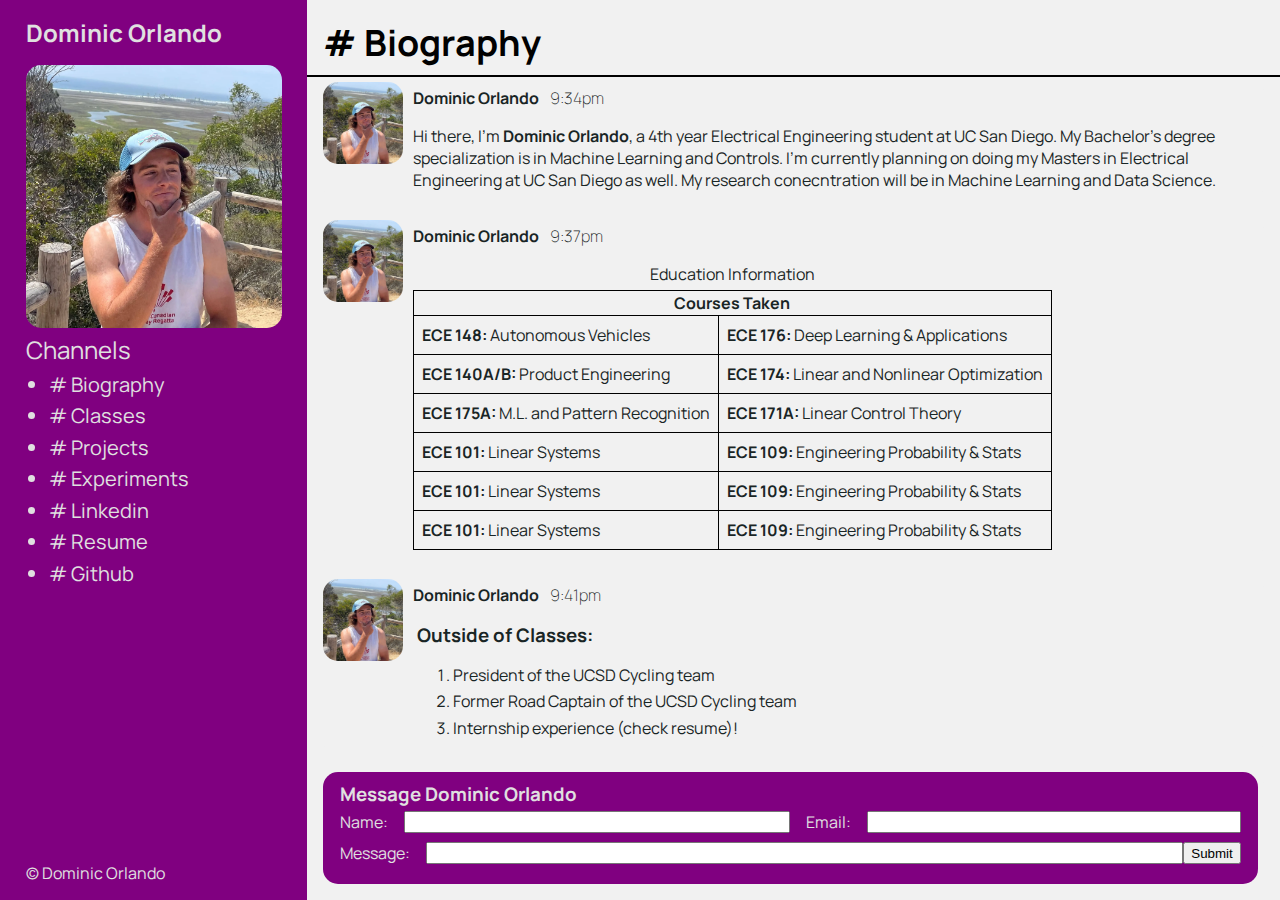
==== index.html @ 975d01e0 "s" ====
<!DOCTYPE html>
<html lang="en-US">
    <head>
        <title>Dominic Orlando</title>
        <meta charset="utf-8">
        <meta name="viewport" content="width=device-width, initial-scale=1.0">
        
        <!-- Google SEO Meta Tags -->
        <meta name="description" content="Author: Dominic Orlando, Illustrator: Dominic Orlando, Category: Website">
        <meta name="google-site-verification" content="+nxGUDJ4QpAZ5l9Bsjdi102tLVC21AIh5d1Nl23908vVuFHs34=">

        <!-- Use https:// except for images and css since I don't know how to do it for images or how to add
        a hash for css defined in style tag and not in external stylesheet-->
        <meta http-equiv="content-security-policy" 
            content="default-src https:; 
                     img-src http:; 
                     style-src 'self' 'unsafe-inline'; 
                     font-src http:;
                     script-src 'self' 'unsafe-inline';">
        
        <script src="js/message-add.js"></script>
        
        <!-- Facebook SEO Meta Tags Sample -->
        <meta property="og:url" content="index.html">
        <meta property="og:type" content="article">
        <meta property="og:title" content="Dominic Orlando">
        <meta property="og:description" content="Portfolio Website">
        
        <meta name="robots" content="noindex nofollow">
        <link rel="icon" type="image/x-icon" href="assests/favicon.ico">
        <link rel="stylesheet" href="css/index.css">
        
        <style>
            /* Testing out certain styles! */
            @font-face {
                font-family: manrope;
                src: url(assests/fonts/Manrope-VariableFont_wght.ttf);
            }

            body {
                font-family: manrope, sans-serif;
            }
        </style>
        <script>
            // document.addEventListener("DOMContentLoaded", (event) => {
            //     let id = document.getElementById("message-wrapper");
            //     id.scrollTop = id.scrollHeight;
            // });
            console.log("hi");
        </script>
    </head>
    <body>
        <div id="left-side">
            <header>
                <div id="introduction">
                    <h1>Dominic Orlando</h1>
                    <picture title="Dominic Orlando">
                        <source srcset="assests/IMG_3740_cropped.webp 250w" type="image/webp" sizes="(max-width: 600px) 200px, 300px">
                        <img alt="Picture of Dominic Orlando" src="assests/IMG_3740_cropped.jpg" height="250" id="bio-picture">
                    </picture>
                </div>
                <div id="navigation">
                    <details open>
                        <summary>Channels</summary>
                        <nav>
                            <ul>
                                <li><a href="index.html"># Biography</a></li>
                                <li><a href="#classes"># Classes</a></li>
                                <li><a href="projects.html"># Projects</a></li>
                                <li><a href="experiments.html"># Experiments</a></li>
                                <li><a href="https://www.linkedin.com/in/dominic-orlando-/" target="_blank"># Linkedin</a></li>
                                <li><a href="/assests/Resume.pdf" target="_blank"># Resume</a></li>
                                <li><a href="https://github.com/dom500d" target="_blank"># Github</a></li>
                            </ul>
                        </nav>
                    </details>
                </div>
            </header>
            <footer>
                <p id="copyright">&copy; <a href="mailto:dorlando@ucsd.edu">Dominic Orlando</a></p>
            </footer>
        </div>
        <main id="right-side">
            <section id="bio-section" aria-labelledby="page-header">
                <!-- Using an article below looks like i can't use the h2 to label the section. This is why I decided to use a div here.
                I could use a section but I feel like again I then can't use the heading to label the over-arching section here. -->
                <div id="nav-holder">
                    <details class="disabled">
                        <summary tabindex="-1">
                            <h2 id="page-header"> # Biography </h2>
                        </summary>
                        <nav>
                            <ul>
                                <li><a href="index.html"># Biography</a></li>
                                <li><a href="index.html#classes"># Classes</a></li>
                                <li><a href="projects.html"># Projects</a></li>
                                <li><a href="experiments.html"># Experiments</a></li>
                                <li><a href="https://www.linkedin.com/in/dominic-orlando-/" target="_blank"># Linkedin</a></li>
                                <li><a href="/assests/Resume.pdf" target="_blank"># Resume</a></li>
                                <li><a href="https://github.com/dom500d" target="_blank"># Github</a></li>
                            </ul>
                        </nav>
                    </details>
                    <hr>
                </div>
                <article id="message-wrapper" aria-labelledby="messages-from-dominic">
                    <h3 class="visually-hidden" id="messages-from-dominic">Messages from Dominic</h3>
                    <div class="message">
                        <picture title="Dominic Orlando">
                            <source srcset="assests/IMG_3740_cropped.webp 250w" type="image/webp" sizes="(max-width: 600px) 200px, 300px">
                            <img alt="Picture of Dominic Orlando" src="assests/IMG_3740_cropped.jpg" height="250" class="message-pic">
                        </picture>
                        <div class="message-content-holder">
                            <p class="message-sender">Dominic Orlando <time datetime="2023-10-31 21:34:03">9:34pm</time></p>
                            <p class="message-content">
                                Hi there, I'm <strong>Dominic Orlando</strong>, a 4th year Electrical Engineering student at UC San Diego. My Bachelor's degree specialization is in
                                Machine Learning and Controls. I'm currently planning on doing my Masters in Electrical Engineering at UC San Diego as well. My research conecntration 
                                will be in Machine Learning and Data Science.
                            </p>
                        </div>
                        
                    </div>
                    <div class="message">
                        <picture title="Dominic Orlando">
                            <source srcset="assests/IMG_3740_cropped.webp 250w" type="image/webp" sizes="(max-width: 600px) 200px, 300px">
                            <img alt="Picture of Dominic Orlando" src="assests/IMG_3740_cropped.jpg" height="250" class="message-pic">
                        </picture>
                        <div class="message-content-holder">
                            <p class="message-sender">Dominic Orlando <time datetime="2023-10-31 21:37:03">9:37pm</time></p>
                            <table id="classes" class="message-content">
                                <caption>
                                    Education Information
                                </caption>
                                <colgroup>
                                    <col span="1" class="left-side">
                                    <col span="1" class="right-side">
                                </colgroup>
                                <thead>
                                    <tr>
                                        <th colspan="2">Courses Taken</th>
                                    </tr>
                                </thead>
                                <tbody>
                                    <tr>
                                        <td>
                                            <a href="https://catalog.ucsd.edu/courses/ECE.html#ece148" target="_blank">
                                                <p class="bio-classes-link-p"><strong>ECE 148:</strong> Autonomous Vehicles</p>
                                            </a>
                                        </td>
                                        <td>
                                            <a href="https://catalog.ucsd.edu/courses/ECE.html#ece176" target="_blank">
                                                <p class="bio-classes-link-p"><strong>ECE 176:</strong> Deep Learning & Applications</p>
                                            </a>
                                        </td>
                                    </tr>
                                    <tr>
                                        <td>
                                            <a href="https://catalog.ucsd.edu/courses/ECE.html#ece176" target="_blank">
                                                <p class="bio-classes-link-p"><strong>ECE 140A/B:</strong> Product Engineering</p>
                                            </a>
                                        </td>
                                        <td>
                                            <a href="https://catalog.ucsd.edu/courses/ECE.html#ece174" target="_blank">
                                                <p class="bio-classes-link-p"><strong>ECE 174:</strong> Linear and Nonlinear Optimization</p>
                                            </a>
                                        </td>
                                    </tr>
                                    <tr>
                                        <td>
                                            <a href="https://catalog.ucsd.edu/courses/ECE.html#ece175a" target="_blank">
                                                <p class="bio-classes-link-p"><strong>ECE 175A:</strong> M.L. and Pattern Recognition</p>
                                            </a>
                                        </td>
                                        <td>
                                            <a href="https://catalog.ucsd.edu/courses/ECE.html#ece171a" target="_blank">
                                                <p class="bio-classes-link-p"><strong>ECE 171A:</strong> Linear Control Theory</p>
                                            </a>
                                        </td>
                                    </tr>
                                    <tr>
                                        <td>
                                            <a href="https://catalog.ucsd.edu/courses/ECE.html#ece101" target="_blank">
                                                <p class="bio-classes-link-p"><strong>ECE 101:</strong> Linear Systems</p>
                                            </a>
                                        </td>
                                        <td>
                                            <a href="https://catalog.ucsd.edu/courses/ECE.html#ece109" target="_blank">
                                                <p class="bio-classes-link-p"><strong>ECE 109:</strong> Engineering Probability & Stats</p>
                                            </a>
                                        </td>
                                    </tr>
                                    <tr>
                                        <td>
                                            <a href="https://catalog.ucsd.edu/courses/ECE.html#ece101" target="_blank">
                                                <p class="bio-classes-link-p"><strong>ECE 101:</strong> Linear Systems</p>
                                            </a>
                                        </td>
                                        <td>
                                            <a href="https://catalog.ucsd.edu/courses/ECE.html#ece109" target="_blank">
                                                <p class="bio-classes-link-p"><strong>ECE 109:</strong> Engineering Probability & Stats</p>
                                            </a>
                                        </td>
                                    </tr>
                                    <tr>
                                        <td>
                                            <a href="https://catalog.ucsd.edu/courses/ECE.html#ece101" target="_blank">
                                                <p class="bio-classes-link-p"><strong>ECE 101:</strong> Linear Systems</p>
                                            </a>
                                        </td>
                                        <td>
                                            <a href="https://catalog.ucsd.edu/courses/ECE.html#ece109" target="_blank">
                                                <p class="bio-classes-link-p"><strong>ECE 109:</strong> Engineering Probability & Stats</p>
                                            </a>
                                        </td>
                                    </tr>
                                </tbody>
                            </table>
                        </div>
                    </div>
                    <div class="message">
                        <picture title="Dominic Orlando">
                            <source srcset="assests/IMG_3740_cropped.webp 250w" type="image/webp" sizes="(max-width: 600px) 200px, 300px">
                            <img alt="Picture of Dominic Orlando" src="assests/IMG_3740_cropped.jpg" height="250" class="message-pic">
                        </picture>
                        <div class="message-content-holder">
                            <p class="message-sender">Dominic Orlando <time datetime="2023-10-31 21:41:03">9:41pm</time></p>
                            <aside class="message-content">
                                <h3>Outside of Classes: </h3>
                                <ol>
                                    <li>President of the UCSD Cycling team</li>
                                    <li>Former Road Captain of the UCSD Cycling team</li>
                                    <li>Internship experience (check resume)!</li>
                                </ol>
                            </aside>
                        </div>
                    </div>
                    <div class="message">
                        <picture title="Dominic Orlando">
                            <source srcset="assests/IMG_3740_cropped.webp 250w" type="image/webp" sizes="(max-width: 600px) 200px, 300px">
                            <img alt="Picture of Dominic Orlando" src="assests/IMG_3740_cropped.jpg" height="250" class="message-pic">
                        </picture>
                        <div class="message-content-holder">
                            <p class="message-sender">Dominic Orlando <time datetime="2023-10-31 21:45:03">9:45pm</time></p>
                            <p class="message-content">
                                Hi there, I'm <strong>Dominic Orlando</strong>, a 4th year Electrical Engineering student at UC San Diego. My Bachelor's degree specialization is in
                                Machine Learning and Controls. I'm currently planning on doing my Masters in Electrical Engineering at UC San Diego as well. My research conecntration 
                                will be in Machine Learning and Data Science.
                            </p>
                        </div>
                    </div>  
                    <div class="message">
                        <picture title="Dominic Orlando">
                            <source srcset="assests/IMG_3740_cropped.webp 250w" type="image/webp" sizes="(max-width: 600px) 200px, 300px">
                            <img alt="Picture of Dominic Orlando" src="assests/IMG_3740_cropped.jpg" height="250" class="message-pic">
                        </picture>
                        <div class="message-content-holder">
                            <p class="message-sender">Dominic Orlando <time datetime="2023-10-31 21:45:03">9:45pm</time></p>
                            <p class="message-content">
                                <a href="http://jigsaw.w3.org/css-validator/check/referer">
                                    <img style="border:0;width:88px;height:31px"
                                        src="http://jigsaw.w3.org/css-validator/images/vcss"
                                        alt="Valid CSS!">
                                </a>
                            </p>
                        </div>
                    </div>  
                </article>
                <section id="contact-me" aria-labelledby="contact-header">
                    <form action="index.html" method="get" id="contact-form">
                        <h3 id="contact-header">Message Dominic Orlando</h3>
                        <div id="form-name-email">
                            <div class="form-name-email-wrapper">
                                <label id="contact-form-name-label" for="contact-form-name">Name: </label>
                                <input id="contact-form-name" name="name" type="text" required>
                            </div>
                            <div class="form-name-email-wrapper">
                                <label id="contact-form-email-label" for="contact-form-email">Email: </label>
                                <input id="contact-form-email" name="email" type="email" required>
                            </div>
                        </div>
                        <div id="form-message">
                            <label for="contact-form-message">Message: </label>
                            <input id="contact-form-message" name="message" type="text">
                            <button type="submit" id="submit">Submit</button>
                        </div>
                    </form>
                </section> 
            </section>
        </main>
        <template>
            <div class="message">
                <picture>
                    <source srcset="https://thispersondoesnotexist.com/">
                    <img src="assests/no-picture.png" class="message-pic">
                </picture>
                <div class="message-content-holder">
                    <p class="message-sender"><time datetime="2023-10-31 21:34:03"></time></p>
                    <p class="message-content">
                    </p>
                </div>
            </div>
        </template>
    </body>
</html>
---- css/index.css ----
@import url(vars.css);

@keyframes sweep {
    0%    {opacity: 0; margin-left: -10px}
    100%  {opacity: 1; margin-left: 0px}
}

html {
    height: -webkit-fill-avaiable;
}
body {
    width: 100vw;
    height: 100vh;
    margin: 0px;
    padding: 0px;
    overflow-x: hidden;
    min-height: -webkit-fill-available;
}

time {
    padding-left: 0.5rem;
    font-weight: 100;
}

figure {
    margin: 0;
    padding: 0;
}

h1 {
    width: 20vw;
    font-size: 1.5rem;
}

iframe {
    border: none;
    width: calc(100% - 2rem);
    height: 60vh;
}

video {
    width: calc(100% - 2rem);
}

li {
    margin-top: 0.5vh;
}

a {
    position: relative;
    text-decoration: none;
    color: inherit;
}
 
footer p {
    margin: 0;
}

footer {
    position: absolute;
    bottom: 1rem;
}

a::after {
    content: '';
    position: absolute;
    bottom: 0;
    left: 0;
    width: 100%;
    height: 0.1em;
    background-color: var(--underline-color);
    opacity: 0;
    transition: opacity 300ms, transform 300ms;
}

a:hover::after {
    opacity: 1;
    transform: translate3d(0, 0.2em, 0);
}

hr {
    border-style: solid;
    border-color: var(--page-header, gray);
    border-width: 0.1em;
    margin: 0;
}

img {
    border-radius: var(--border-radius);
}
body {
    display: flex;
    margin: 0;
    padding: 0;
    height: 100vh;
    flex-direction: row;
    flex-wrap: wrap;
    color: var(--text-color);
    overflow-y: hidden;
}

details {
    font-size: var(--nav-font-size, 1rem);
}

summary:hover {
    cursor: pointer;
}

summary {
    display: block;
}

details.disabled summary {
    pointer-events: none;
    user-select: none;
}

nav {
    font-size: 1.25rem;
}

ul {
    margin: 0;
    padding-left: 23px;
}

table {
    border-collapse:collapse;
    border:1px solid #000000;
}
    
table td {
    padding: 0.5rem;
    border:1px solid #000000;
}

caption {
    margin-bottom: 0.5vh;
}

label {
    margin-right: 1vw;
    margin-left: 1vw;
}

form h2 {
    padding: 0;
    margin: 0;
}

#navigation {
    height: 40vh;
    font-size: 1.25rem;
}

#message-wrapper {
    height: 83vh;
    display: flex;
    flex-direction: column;
    /* This broke the scrollability of the container for some reason. Interesting 
    justify-content: flex-end; */
    overflow-y: scroll;
    position: absolute;
    top: calc(2vh + 1vh + 0.2em + 3rem);
    /* scrollbar-width: 1vw; */
}

.message:last-child {
    margin-bottom: 5rem;
}

#left-side {
    width: 24vw;
    height: 100vh;
    background-color: var(--left-color, blue);
    color: var(--left-text-color);
}   

#left-side > * {
    margin-left: 2vw;
    margin-right: 2vw;
}

#right-side {
    flex: 1;
    height: 100vh;
    background-color: var(--right-color);
    color: var(--right-text-color);
}

#page-header {
    color: var(--page-header, rgb(1, 1, 1));
    margin-left: 1rem;
    margin-right: 1rem;
}


#bio-picture {
    width: 20vw;
    height: auto;
}

.message {
    margin-bottom: 1rem;
    display: flex;
    flex-wrap: wrap;
    
    margin-left: 1rem;
    margin-right: 1rem;
    background-color: var(--message-color);
    border-radius: var(--border-radius);
}

.message-pic {
    margin-top: 0.25rem;
    width: 5rem;
    height: auto;
    border-radius: var(--border-radius);
}

.message-sender {
    display: block;
    margin-left: 0.6rem;
    margin-top: 1vh;
    font-weight: bold;
}

.message-content {
    margin-top: 1vh;
    margin-bottom: 1vh;
}

.message-content-holder {
    width: calc(100% - 5rem);
}

.message-content-holder > * {
    margin-left: 0.6rem;
}

#contact-form {
    display: flex;
    flex-direction: column;
    flex-wrap: nowrap;
}

#contact-me {
    box-sizing: border-box;
    position: absolute;
    margin-left: 1rem;
    margin-right: 1rem;
    color: var(--left-text-color);
    bottom: 1rem;
    width: 73vw;
    background-color: var(--left-color);
    border-radius: var(--border-radius);
    height: 7rem;
    padding: 1vh 1vw;
}

#contact-form-name {
    flex: 1;
    min-width: 1rem;
}

#contact-form-email {
    flex: 1;
    min-width: 1rem;

}

#contact-form-email-label {
    margin-left: 1rem;
}
#contact-form-message {
    flex: 1;
}

#form-name-email {
    flex: 1;
    display: flex;
    margin-left: 0.25rem;
    margin-right: 0.25rem;
}

#form-message {
    display:flex;
    flex: 1;
    height: 3vh;
    margin-top: 1vh;
    margin-left: 0.25rem;
    margin-right: 0.25rem;
}

.form-name-email-wrapper {
    display: flex;
    flex: 1;
}

#contact-form-message {
    min-width: 0.25rem;
}

#portfolio-website {
    width: 100%;
    height: 80vh;
}

#hackathon-picture {
    width: 70%;
    height: auto;
}

.bio-classes-link-p {
    display: inline;
    margin-top: 2rem;
    margin-bottom: 2rem;
}

.project-picture {
    width: calc(100% - 2rem);
}

.visually-hidden {
    display: none;
}

h3 {
    margin: 0;
    margin-left: 0.25rem;
    padding: 0;
    margin-bottom: 0.25rem;
}

label {
    margin: 0;
    margin-right: 1rem;
}

summary h2 {
    margin: 0;
    display: inline;
}

main section details {
    margin-top: 2vh;
    margin-bottom: 1vh;
    height: 3rem;
}


@media screen and (max-width: 970px) {
    h1 {
        font-size: 1.25rem;
    }
}

@media screen and (max-width: 810px){
    #left-side {
        display: none;
    }
    
    #contact-me {
        width: calc(100% - 2rem);
    }

    iframe {
        width: 100%;
    }

    summary {
        display: list-item;
    }

    details.disabled summary {
        pointer-events: all;
        user-select: auto;
    }

    main section div#nav-holder{
        /* position: absolute; */
        width:100vw;
        height: calc(1vh + 2vh + 2em);
    }

    main section div details nav {
        position:absolute;
        z-index: 99999;
        margin-top: 1vh;
        background-color: var(--nav-background);
        width: calc(100vw - 1rem);
    }

    main section div details nav {
        background-color: var(--nav-background);
        z-index: 9999;
        padding-left: 1rem;
    }

    main section div details summary {
        margin-left: 1rem;
    }

    /* #message-wrapper {
        height: 78vh;
    } */

    main section div details[open] summary ~ * {
        animation: sweep 0.5s ease-in-out;
    }

    .message-content-holder > * {
        margin-left: 1rem;
    }
}

@media screen and (max-width: 600px) {
    #form-name-email {
        flex-direction: column;
        height: inherit;
    }

    #form-message {
        height: inherit;
        margin-top: 0.5rem;
    }

    #contact-me {
        height: 9rem;
    }

    .message:last-child {
        margin-bottom: 3rem;
    }

    #contact-form-email-label {
        margin-left: 0;
    }

    #message-wrapper {
        height: calc(100vh - 13rem);
        overflow-x: hidden;
        width: 100%;
    }

    #form-name-email div:last-child {
        margin-top: 0.5rem;
    }
}
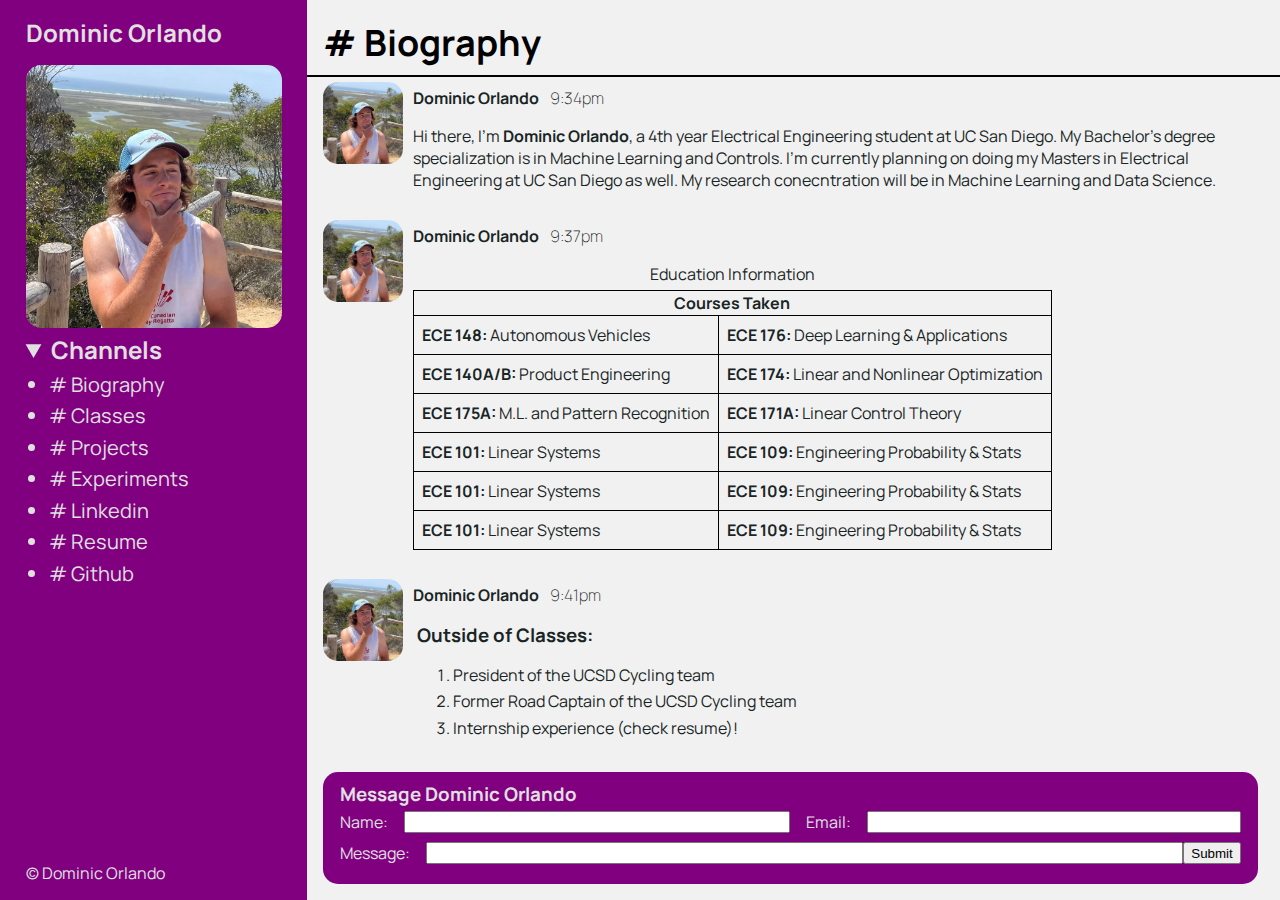
==== commit c0605a14: "need to do some experimentation with animation and translation as I think I only have transition rn" ====
--- a/index.html
+++ b/index.html
@@ -52,16 +52,16 @@
     <body>
         <div id="left-side">
             <header>
-                <div id="introduction">
+                <section id="introduction">
                     <h1>Dominic Orlando</h1>
                     <picture title="Dominic Orlando">
                         <source srcset="assests/IMG_3740_cropped.webp 250w" type="image/webp" sizes="(max-width: 600px) 200px, 300px">
                         <img alt="Picture of Dominic Orlando" src="assests/IMG_3740_cropped.jpg" height="250" id="bio-picture">
                     </picture>
-                </div>
-                <div id="navigation">
+                </section>
+                <section id="navigation">
                     <details open>
-                        <summary>Channels</summary>
+                        <summary><h2>Channels</h2></summary>
                         <nav>
                             <ul>
                                 <li><a href="index.html"># Biography</a></li>
@@ -74,7 +74,7 @@
                             </ul>
                         </nav>
                     </details>
-                </div>
+                </section>
             </header>
             <footer>
                 <p id="copyright">&copy; <a href="mailto:dorlando@ucsd.edu">Dominic Orlando</a></p>
--- a/css/index.css
+++ b/css/index.css
@@ -28,7 +28,6 @@
 }
 
 h1 {
-    width: 20vw;
     font-size: 1.5rem;
 }
 
@@ -88,6 +87,7 @@
 img {
     border-radius: var(--border-radius);
 }
+
 body {
     display: flex;
     margin: 0;
@@ -107,13 +107,14 @@
     cursor: pointer;
 }
 
-summary {
+/* summary {
     display: block;
-}
+} */
 
 details.disabled summary {
     pointer-events: none;
     user-select: none;
+    display: block;
 }
 
 nav {
@@ -147,6 +148,10 @@
 form h2 {
     padding: 0;
     margin: 0;
+}
+
+header section details summary h2 {
+    font-size: 1.5rem;
 }
 
 #navigation {
@@ -369,13 +374,10 @@
         width: 100%;
     }
 
-    summary {
-        display: list-item;
-    }
-
     details.disabled summary {
         pointer-events: all;
         user-select: auto;
+        display: list-item;
     }
 
     main section div#nav-holder{
@@ -386,28 +388,31 @@
 
     main section div details nav {
         position:absolute;
-        z-index: 99999;
-        margin-top: 1vh;
+        z-index: 100;
         background-color: var(--nav-background);
         width: calc(100vw - 1rem);
-    }
-
-    main section div details nav {
-        background-color: var(--nav-background);
-        z-index: 9999;
         padding-left: 1rem;
     }
+/* 
+    li::marker {
+        content: "*";
+    } */
 
     main section div details summary {
         margin-left: 1rem;
     }
 
-    /* #message-wrapper {
-        height: 78vh;
+    main section div details summary::marker {
+        content: '\2261';
+        font-size: 2.5rem;
+    }
+
+    /* main section div details summary::marker:hover {
+        box-shadow: 60px -16px teal;
     } */
 
     main section div details[open] summary ~ * {
-        animation: sweep 0.5s ease-in-out;
+        animation: sweep 0.25s ease-in-out;
     }
 
     .message-content-holder > * {
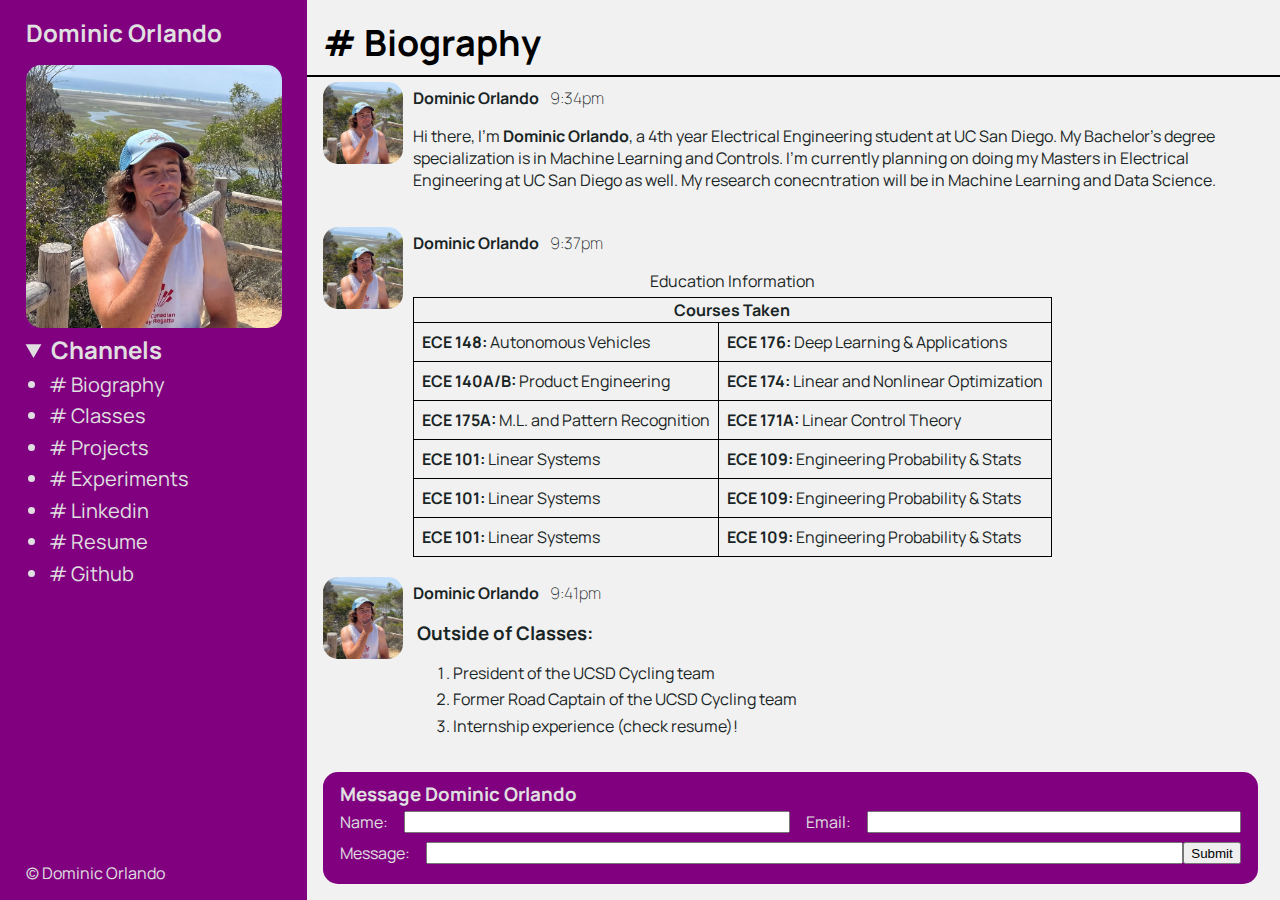
==== commit 9e0c9b4d: "Need to work on the message form, doesn't seem to be validating the email part" ====
--- a/index.html
+++ b/index.html
@@ -50,7 +50,7 @@
         </script>
     </head>
     <body>
-        <div id="left-side">
+        <div>
             <header>
                 <section id="introduction">
                     <h1>Dominic Orlando</h1>
@@ -80,7 +80,7 @@
                 <p id="copyright">&copy; <a href="mailto:dorlando@ucsd.edu">Dominic Orlando</a></p>
             </footer>
         </div>
-        <main id="right-side">
+        <main>
             <section id="bio-section" aria-labelledby="page-header">
                 <!-- Using an article below looks like i can't use the h2 to label the section. This is why I decided to use a div here.
                 I could use a section but I feel like again I then can't use the heading to label the over-arching section here. -->
--- a/css/index.css
+++ b/css/index.css
@@ -7,15 +7,124 @@
 
 html {
     height: -webkit-fill-avaiable;
-}
-body {
-    width: 100vw;
-    height: 100vh;
-    margin: 0px;
-    padding: 0px;
-    overflow-x: hidden;
-    min-height: -webkit-fill-available;
-}
+    & body {
+        width: 100vw;
+        height: 100vh;
+        min-height: -webkit-fill-available;
+        margin: 0;
+        padding: 0;
+        display: flex;
+        flex-direction: row;
+        flex-wrap: wrap;
+        color: var(--text-color);
+        overflow-x: hidden;
+        overflow-y: hidden;
+
+        & > div {
+            width: 24vw;
+            height: 100vh;
+            background-color: var(--left-color, blue);
+            color: var(--left-text-color);
+
+            & > * {
+                margin-left: 2vw;
+                margin-right: 2vw;
+            }
+        }
+
+        & main {
+            flex: 1;
+            height: 100vh;
+            background-color: var(--right-color);
+            color: var(--right-text-color);
+
+            & section article {
+                height: 83vh;
+                display: flex;
+                flex-direction: column;
+                overflow-y: scroll;
+                position: absolute;
+                top: calc(2vh + 1vh + 0.2em + 3rem);
+
+                & .message {
+                    display: flex;
+                    flex-wrap: wrap;
+                    margin: 0 1rem 1rem 1rem;
+                    background-color: var(--message-color);
+                    border-radius: var(--border-radius);
+
+                    &:last-child {
+                        margin-bottom: 5rem;
+                    }
+
+                    & img {
+                        margin-top: 0.25rem;
+                        width: 5rem;
+                        height: auto;
+                    }
+
+                    & div {
+                        width: calc(100% - 5rem);
+
+                        & > * {
+                            margin-left: 0.6rem;
+                        }
+
+                        & .message-sender {
+                            display: block;
+                            margin-left: 0.6rem;
+                            margin-top: 1vh;
+                            font-weight: bold;
+                        }
+                        & article {
+                            margin-top: 1vh;
+                            margin-bottom: 1vh;
+                        }
+                    }
+                }
+            }
+        }
+    }
+}
+
+a {
+    position: relative;
+    text-decoration: none;
+    color: inherit;
+    &::after {
+        content: '';
+        position: absolute;
+        bottom: 0;
+        left: 0;
+        width: 100%;
+        height: 0.1em;
+        background-color: var(--underline-color);
+        opacity: 0;
+        transition: opacity 300ms, transform 300ms;
+    }
+
+    &:hover::after {
+        opacity: 1;
+        transform: translate3d(0, 0.2em, 0);    
+    }
+}
+ 
+footer {
+    position: absolute;
+    bottom: 1rem;
+
+    & p {
+        margin: 0;
+    }
+}
+
+table {
+    --link-color: black;
+    & a::after {
+        background-color: var(--link-color, rgb(95, 95, 95));
+    }
+}
+
 
 time {
     padding-left: 0.5rem;
@@ -45,38 +154,6 @@
     margin-top: 0.5vh;
 }
 
-a {
-    position: relative;
-    text-decoration: none;
-    color: inherit;
-}
- 
-footer p {
-    margin: 0;
-}
-
-footer {
-    position: absolute;
-    bottom: 1rem;
-}
-
-a::after {
-    content: '';
-    position: absolute;
-    bottom: 0;
-    left: 0;
-    width: 100%;
-    height: 0.1em;
-    background-color: var(--underline-color);
-    opacity: 0;
-    transition: opacity 300ms, transform 300ms;
-}
-
-a:hover::after {
-    opacity: 1;
-    transform: translate3d(0, 0.2em, 0);
-}
-
 hr {
     border-style: solid;
     border-color: var(--page-header, gray);
@@ -88,28 +165,19 @@
     border-radius: var(--border-radius);
 }
 
-body {
-    display: flex;
-    margin: 0;
-    padding: 0;
-    height: 100vh;
-    flex-direction: row;
-    flex-wrap: wrap;
-    color: var(--text-color);
-    overflow-y: hidden;
-}
-
 details {
     font-size: var(--nav-font-size, 1rem);
-}
-
-summary:hover {
-    cursor: pointer;
-}
-
-/* summary {
-    display: block;
-} */
+
+    & summary {
+        & h2 {
+            margin: 0;
+            display: inline;
+        }
+        &:hover {
+            cursor: pointer;
+        }
+    }
+}
 
 details.disabled summary {
     pointer-events: none;
@@ -129,15 +197,15 @@
 table {
     border-collapse:collapse;
     border:1px solid #000000;
-}
-    
-table td {
-    padding: 0.5rem;
-    border:1px solid #000000;
-}
-
-caption {
-    margin-bottom: 0.5vh;
+
+    & td {
+        padding: 0.5rem;
+        border: 1px solid #000000;
+    }
+
+    & caption {
+        margin-bottom: 0.5vh;
+    }
 }
 
 label {
@@ -159,40 +227,7 @@
     font-size: 1.25rem;
 }
 
-#message-wrapper {
-    height: 83vh;
-    display: flex;
-    flex-direction: column;
-    /* This broke the scrollability of the container for some reason. Interesting 
-    justify-content: flex-end; */
-    overflow-y: scroll;
-    position: absolute;
-    top: calc(2vh + 1vh + 0.2em + 3rem);
-    /* scrollbar-width: 1vw; */
-}
-
-.message:last-child {
-    margin-bottom: 5rem;
-}
-
-#left-side {
-    width: 24vw;
-    height: 100vh;
-    background-color: var(--left-color, blue);
-    color: var(--left-text-color);
-}   
-
-#left-side > * {
-    margin-left: 2vw;
-    margin-right: 2vw;
-}
-
-#right-side {
-    flex: 1;
-    height: 100vh;
-    background-color: var(--right-color);
-    color: var(--right-text-color);
-}
+
 
 #page-header {
     color: var(--page-header, rgb(1, 1, 1));
@@ -200,48 +235,9 @@
     margin-right: 1rem;
 }
 
-
 #bio-picture {
     width: 20vw;
     height: auto;
-}
-
-.message {
-    margin-bottom: 1rem;
-    display: flex;
-    flex-wrap: wrap;
-    
-    margin-left: 1rem;
-    margin-right: 1rem;
-    background-color: var(--message-color);
-    border-radius: var(--border-radius);
-}
-
-.message-pic {
-    margin-top: 0.25rem;
-    width: 5rem;
-    height: auto;
-    border-radius: var(--border-radius);
-}
-
-.message-sender {
-    display: block;
-    margin-left: 0.6rem;
-    margin-top: 1vh;
-    font-weight: bold;
-}
-
-.message-content {
-    margin-top: 1vh;
-    margin-bottom: 1vh;
-}
-
-.message-content-holder {
-    width: calc(100% - 5rem);
-}
-
-.message-content-holder > * {
-    margin-left: 0.6rem;
 }
 
 #contact-form {
@@ -343,18 +339,12 @@
     margin-right: 1rem;
 }
 
-summary h2 {
-    margin: 0;
-    display: inline;
-}
-
 main section details {
     margin-top: 2vh;
     margin-bottom: 1vh;
     height: 3rem;
 }
 
-
 @media screen and (max-width: 970px) {
     h1 {
         font-size: 1.25rem;
@@ -362,7 +352,7 @@
 }
 
 @media screen and (max-width: 810px){
-    #left-side {
+    body > div {
         display: none;
     }
     
@@ -374,42 +364,34 @@
         width: 100%;
     }
 
-    details.disabled summary {
-        pointer-events: all;
-        user-select: auto;
-        display: list-item;
-    }
-
     main section div#nav-holder{
-        /* position: absolute; */
         width:100vw;
         height: calc(1vh + 2vh + 2em);
-    }
-
-    main section div details nav {
-        position:absolute;
-        z-index: 100;
-        background-color: var(--nav-background);
-        width: calc(100vw - 1rem);
-        padding-left: 1rem;
-    }
-/* 
-    li::marker {
-        content: "*";
-    } */
-
-    main section div details summary {
-        margin-left: 1rem;
-    }
-
-    main section div details summary::marker {
-        content: '\2261';
-        font-size: 2.5rem;
-    }
-
-    /* main section div details summary::marker:hover {
-        box-shadow: 60px -16px teal;
-    } */
+
+        .disabled {
+            & nav {
+                position:absolute;
+                z-index: 100;
+                background-color: var(--nav-background);
+                width: calc(100vw - 1rem);
+                padding-left: 1rem;
+                padding-bottom: 0.5rem;
+            }
+            & summary {
+                margin-left: 1rem;
+                pointer-events: all;
+                user-select: auto;
+                display: list-item;
+                &::marker {
+                    content: '\2261';
+                    font-size: 2.5rem;
+                    /* :hover {
+                        box-shadow: 60px -16px teal;
+                    } */
+                }
+            }   
+        }
+    }
 
     main section div details[open] summary ~ * {
         animation: sweep 0.25s ease-in-out;
@@ -435,10 +417,6 @@
         height: 9rem;
     }
 
-    .message:last-child {
-        margin-bottom: 3rem;
-    }
-
     #contact-form-email-label {
         margin-left: 0;
     }
@@ -447,6 +425,10 @@
         height: calc(100vh - 13rem);
         overflow-x: hidden;
         width: 100%;
+
+        & .message:last-child {
+            margin-bottom: 3rem;
+        }
     }
 
     #form-name-email div:last-child {
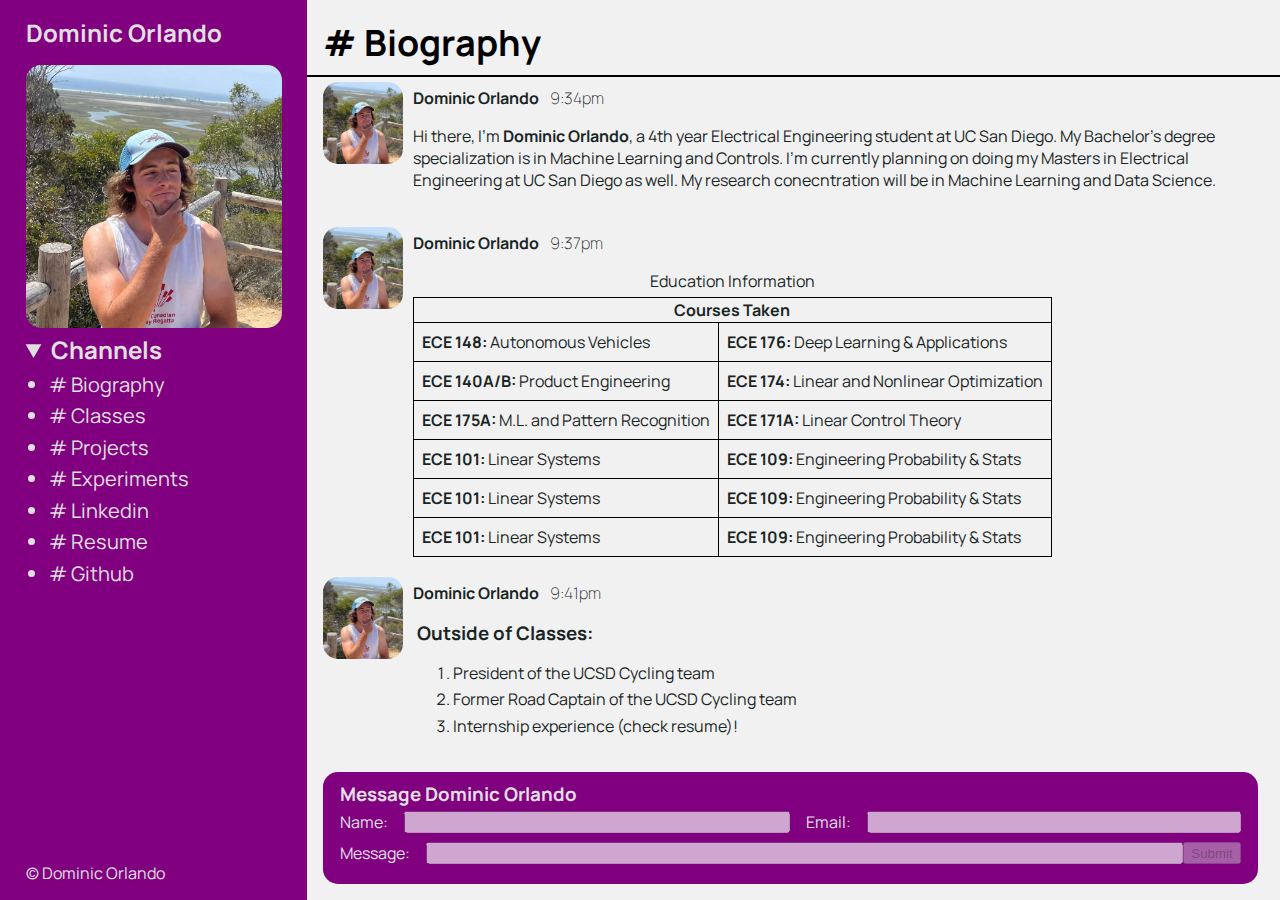
==== commit 1be710fb: "Disabled form" ====
--- a/index.html
+++ b/index.html
@@ -16,9 +16,8 @@
                      img-src http:; 
                      style-src 'self' 'unsafe-inline'; 
                      font-src http:;
-                     script-src 'self' 'unsafe-inline';">
-        
-        <script src="js/message-add.js"></script>
+                     script-src 'self' 'unsafe-inline';
+                     connect-src 'self'">
         
         <!-- Facebook SEO Meta Tags Sample -->
         <meta property="og:url" content="index.html">
@@ -28,8 +27,11 @@
         
         <meta name="robots" content="noindex nofollow">
         <link rel="icon" type="image/x-icon" href="assests/favicon.ico">
-        <link rel="stylesheet" href="css/index.css">
-        
+        <link rel="stylesheet" href="css/index.css" media="screen">
+        <link rel="stylesheet" href="css/print.css" media="print">
+          
+        <!-- <script src="js/message-add.js"></script> -->
+
         <style>
             /* Testing out certain styles! */
             @font-face {
@@ -86,7 +88,7 @@
                 I could use a section but I feel like again I then can't use the heading to label the over-arching section here. -->
                 <div id="nav-holder">
                     <details class="disabled">
-                        <summary tabindex="-1">
+                        <summary>
                             <h2 id="page-header"> # Biography </h2>
                         </summary>
                         <nav>
@@ -118,7 +120,6 @@
                                 will be in Machine Learning and Data Science.
                             </p>
                         </div>
-                        
                     </div>
                     <div class="message">
                         <picture title="Dominic Orlando">
@@ -256,14 +257,14 @@
                         <div class="message-content-holder">
                             <p class="message-sender">Dominic Orlando <time datetime="2023-10-31 21:45:03">9:45pm</time></p>
                             <p class="message-content">
-                                <a href="http://jigsaw.w3.org/css-validator/check/referer">
-                                    <img style="border:0;width:88px;height:31px"
-                                        src="http://jigsaw.w3.org/css-validator/images/vcss"
+                                <a href="https://jigsaw.w3.org/css-validator/check/referer" target="_blank">
+                                    <img style="border:0;width:88px;height:31px;border-radius:0"
+                                        src="https://jigsaw.w3.org/css-validator/images/vcss"
                                         alt="Valid CSS!">
                                 </a>
                             </p>
                         </div>
-                    </div>  
+                    </div>
                 </article>
                 <section id="contact-me" aria-labelledby="contact-header">
                     <form action="index.html" method="get" id="contact-form">
@@ -271,17 +272,17 @@
                         <div id="form-name-email">
                             <div class="form-name-email-wrapper">
                                 <label id="contact-form-name-label" for="contact-form-name">Name: </label>
-                                <input id="contact-form-name" name="name" type="text" required>
+                                <input id="contact-form-name" name="name" type="text" required disabled>
                             </div>
                             <div class="form-name-email-wrapper">
                                 <label id="contact-form-email-label" for="contact-form-email">Email: </label>
-                                <input id="contact-form-email" name="email" type="email" required>
+                                <input id="contact-form-email" name="email" type="email" required disabled>
                             </div>
                         </div>
                         <div id="form-message">
                             <label for="contact-form-message">Message: </label>
-                            <input id="contact-form-message" name="message" type="text">
-                            <button type="submit" id="submit">Submit</button>
+                            <input id="contact-form-message" name="message" type="text" required disabled>
+                            <button type="submit" id="submit" disabled>Submit</button>
                         </div>
                     </form>
                 </section> 
--- a/css/index.css
+++ b/css/index.css
@@ -25,10 +25,42 @@
             height: 100vh;
             background-color: var(--left-color, blue);
             color: var(--left-text-color);
+            --nested-color-demo: rgb(45, 215, 68);
 
             & > * {
                 margin-left: 2vw;
                 margin-right: 2vw;
+            }
+
+            & #experiment-page li {
+                color: black;
+                &:nth-child(1) {
+                    background-color: color-mix(in srgb, var(--nested-color-demo) 0%, white);
+                }
+
+                &:nth-child(2) {
+                    background-color: color-mix(in srgb, var(--nested-color-demo) 14.2%, white);
+                }
+
+                &:nth-child(3) {
+                    background-color: color-mix(in srgb, var(--nested-color-demo) 28.6%, white);
+                }
+
+                &:nth-child(4) {
+                    background-color: color-mix(in srgb, var(--nested-color-demo) 42.9%, white);
+                }  
+
+                &:nth-child(5) {
+                    background-color: color-mix(in srgb, var(--nested-color-demo) 57.1%, white);
+                }
+
+                &:nth-child(6) {
+                    background-color: color-mix(in srgb, var(--nested-color-demo) 71.4%, white);
+                }
+
+                &:nth-child(7) {
+                    background-color: color-mix(in srgb, var(--nested-color-demo) 85.7%, white);
+                }
             }
         }
 
@@ -38,7 +70,7 @@
             background-color: var(--right-color);
             color: var(--right-text-color);
 
-            & section article {
+            & section > article {
                 height: 83vh;
                 display: flex;
                 flex-direction: column;
@@ -227,8 +259,6 @@
     font-size: 1.25rem;
 }
 
-
-
 #page-header {
     color: var(--page-header, rgb(1, 1, 1));
     margin-left: 1rem;
@@ -319,8 +349,8 @@
     margin-bottom: 2rem;
 }
 
-.project-picture {
-    width: calc(100% - 2rem);
+img[data-info="picture"] {
+    width: calc(100% - 2rem) !important;
 }
 
 .visually-hidden {
@@ -383,6 +413,7 @@
                 user-select: auto;
                 display: list-item;
                 &::marker {
+                    content: '=';
                     content: '\2261';
                     font-size: 2.5rem;
                     /* :hover {
@@ -427,11 +458,53 @@
         width: 100%;
 
         & .message:last-child {
-            margin-bottom: 3rem;
+            margin-bottom: 8rem;
         }
     }
 
     #form-name-email div:last-child {
         margin-top: 0.5rem;
     }
+}
+
+@media (color-gamut: p3) {
+    body > div {
+        background-color: color(display-p3 0.5 0.2 0.3) !important;
+    }
+
+    #contact-me {
+        background-color: color(display-p3 0.5 0.2 0.3);
+    }
+}
+
+@media (prefers-color-scheme: dark) {
+    hr {
+        border-color: white;
+    }
+    #page-header {
+        color: white;
+    }
+    html body main {
+        background-color: var(--dark-mode-background, gray);
+        color: white;
+
+        & section > article .message {
+            background-color: var(--dark-mode-background, gray);
+    
+        }
+
+        & table {
+            border-color: white;
+        
+            & td {
+                padding: 0.5rem;
+                border-color: white;
+            }
+        
+            & caption {
+                margin-bottom: 0.5vh;
+            }
+        }
+    }
+
 }--- a/css/print.css
+++ b/css/print.css
@@ -0,0 +1,11 @@
+body > div *:not(footer), #contact-me {
+    display: none;
+}
+
+#message-wrapper {
+    overflow-y: auto;
+}
+
+img {
+    display: none;
+}